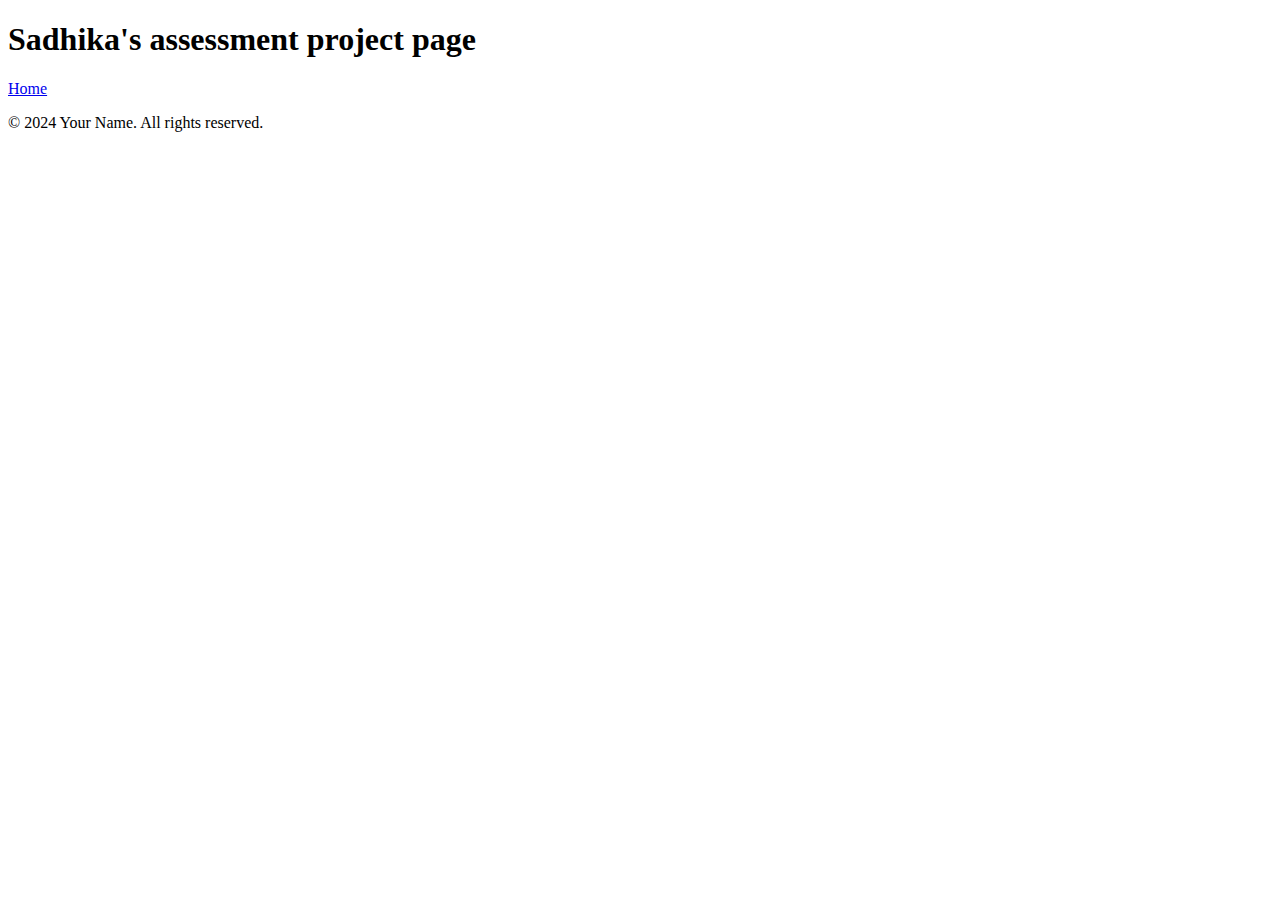
==== assessment/index.html @ 766a6f07 "Linking site pages" ====
<!DOCTYPE html>
<html lang="en">
  <head>
    <meta charset="UTF-8" />
    <meta name="viewport" content="width=device-width, initial-scale=1.0" />
    <title>Page Title</title>
  </head>
  <body>
    <header>
      <h1>Sadhika's assessment project page</h1>
    </header>
    <main>
      <p><a href="../index.html">Home</a></p>
    </main>
    <footer>
      <p>&copy; 2024 Your Name. All rights reserved.</p>
    </footer>
  </body>
</html>
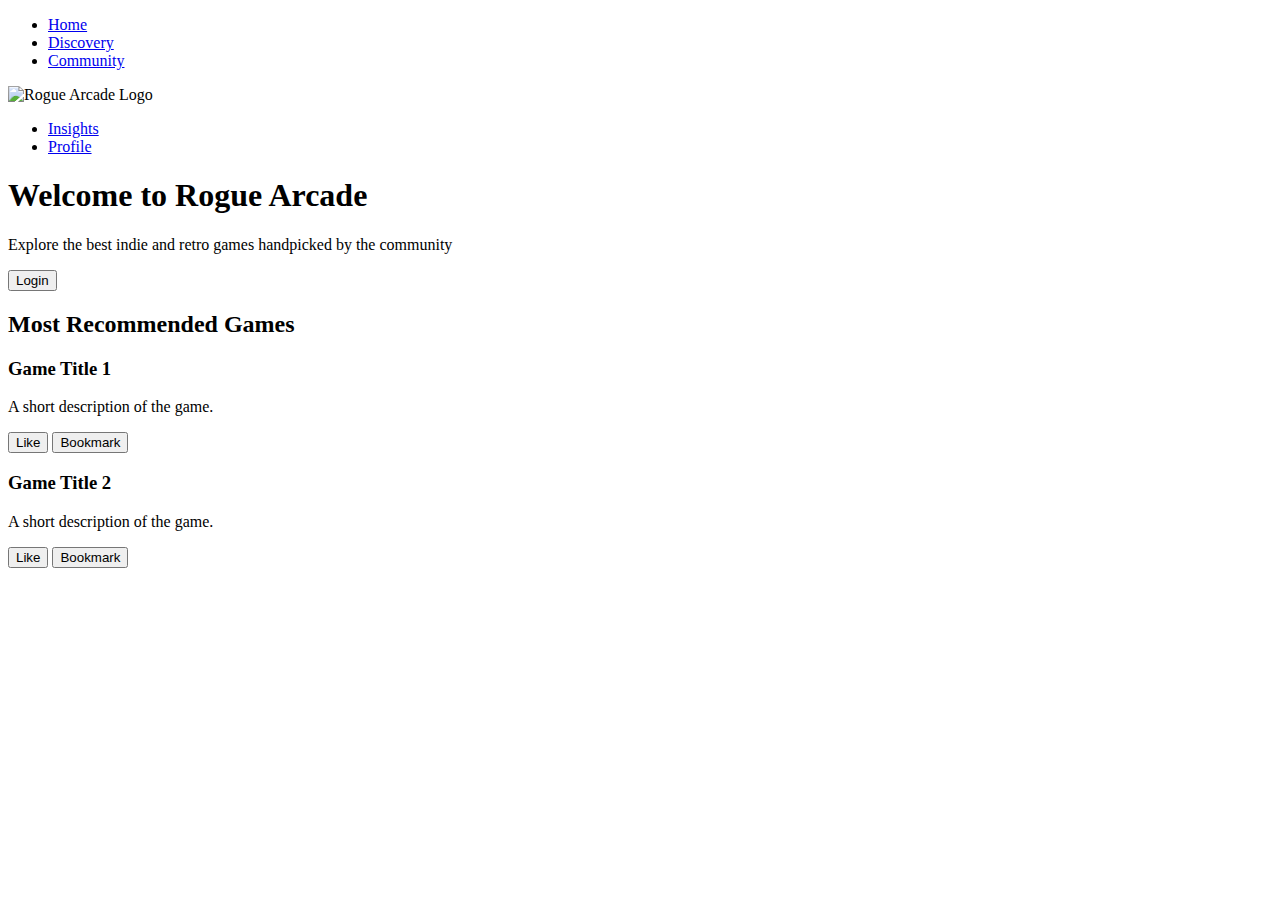
==== commit ea73a293: "index html" ====
--- a/assessment/index.html
+++ b/assessment/index.html
@@ -1,19 +1,56 @@
 <!DOCTYPE html>
 <html lang="en">
-  <head>
-    <meta charset="UTF-8" />
-    <meta name="viewport" content="width=device-width, initial-scale=1.0" />
-    <title>Page Title</title>
-  </head>
-  <body>
-    <header>
-      <h1>Sadhika's assessment project page</h1>
-    </header>
-    <main>
-      <p><a href="../index.html">Home</a></p>
-    </main>
-    <footer>
-      <p>&copy; 2024 Your Name. All rights reserved.</p>
-    </footer>
-  </body>
+<head>
+    <meta charset="UTF-8">
+    <meta name="viewport" content="width=device-width, initial-scale=1.0">
+    <title>Rogue Arcade</title>
+    <link rel="stylesheet" href="style.css/style.css">
+</head>
+<body>
+    <!-- Navigation Bar -->
+    <nav class="navbar">
+        <ul class="nav-links">
+            <li><a href="#home">Home</a></li>
+            <li><a href="#discovery">Discovery</a></li>
+            <li><a href="#community">Community</a></li>
+        </ul>
+        <div class="logo">
+            <img src="logo.png" alt="Rogue Arcade Logo">
+        </div>
+        <ul class="nav-links">
+            <li><a href="#insights">Insights</a></li>
+            <li><a href="#profile">Profile</a></li>
+        </ul>
+    </nav>
+
+    <section class="hero">
+      <div class="hero-content">
+          <h1>Welcome to Rogue Arcade</h1>
+          <p>Explore the best indie and retro games handpicked by the community</p>
+          <button class="cta-btn">Login</button>
+      </div>
+  </section>
+
+    <!-- Recommended Games Carousel -->
+    <section class="recommended-games">
+        <h2>Most Recommended Games</h2>
+        <div class="carousel">
+            <div class="carousel-item">
+                <h3>Game Title 1</h3>
+                <p>A short description of the game.</p>
+                <button class="like-btn">Like</button>
+                <button class="bookmark-btn">Bookmark</button>
+            </div>
+            <div class="carousel-item">
+                <h3>Game Title 2</h3>
+                <p>A short description of the game.</p>
+                <button class="like-btn">Like</button>
+                <button class="bookmark-btn">Bookmark</button>
+            </div>
+            <!-- Add more carousel items as needed -->
+        </div>
+    </section>
+
+    <script src="script.js"></script>
+</body>
 </html>
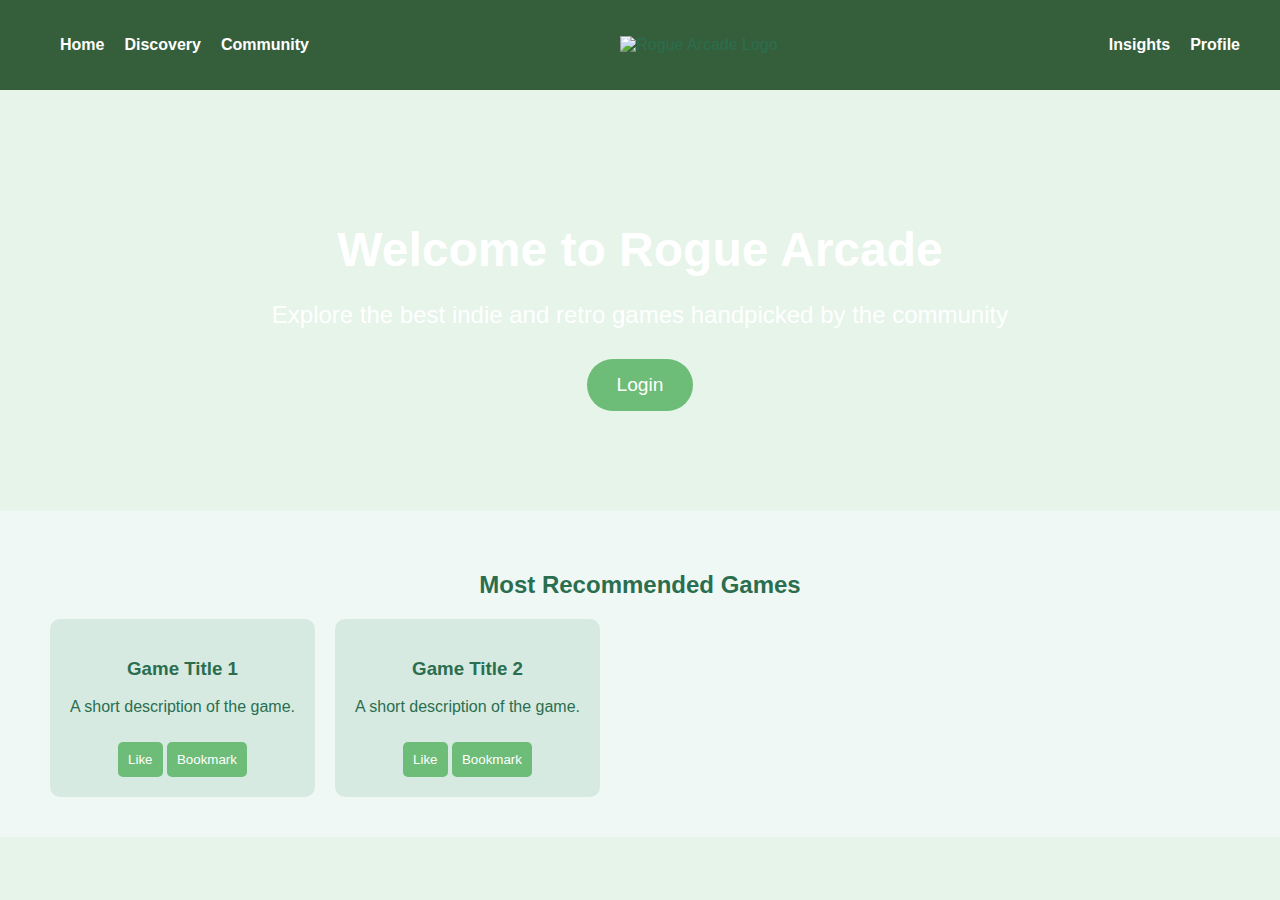
==== commit 24e13e7c: "Html pages and console" ====
--- a/assessment/index.html
+++ b/assessment/index.html
@@ -3,23 +3,31 @@
 <head>
     <meta charset="UTF-8">
     <meta name="viewport" content="width=device-width, initial-scale=1.0">
+    <link rel="preconnect" href="https://fonts.googleapis.com">
+    <link rel="preconnect" href="https://fonts.gstatic.com" crossorigin>
+    <link href="https://fonts.googleapis.com/css2?family=Roboto:ital,wght@0,100;0,300;0,400;0,500;0,700;0,900;1,100;1,300;1,400;1,500;1,700;1,900&display=swap" rel="stylesheet">
+    <link rel="icon" href="images/gears-of-war.png" type="image/png">
+    <link rel="stylesheet" href="css/base.css">
+    <link rel="stylesheet" href="css/layout.css">
+    <link rel="stylesheet" href="css/components.css">
+    <script type="module" src="javascript/script.js" defer></script>
     <title>Rogue Arcade</title>
-    <link rel="stylesheet" href="style.css/style.css">
+    
 </head>
 <body>
     <!-- Navigation Bar -->
     <nav class="navbar">
         <ul class="nav-links">
-            <li><a href="#home">Home</a></li>
-            <li><a href="#discovery">Discovery</a></li>
-            <li><a href="#community">Community</a></li>
+            <li><a href="home.html">Home</a></li>
+            <li><a href="discovery.html">Discovery</a></li>
+            <li><a href="community.html">Community</a></li>
         </ul>
         <div class="logo">
             <img src="logo.png" alt="Rogue Arcade Logo">
         </div>
         <ul class="nav-links">
-            <li><a href="#insights">Insights</a></li>
-            <li><a href="#profile">Profile</a></li>
+            <li><a href="insights.html">Insights</a></li>
+            <li><a href="profile.html">Profile</a></li>
         </ul>
     </nav>
 
@@ -51,6 +59,6 @@
         </div>
     </section>
 
-    <script src="script.js"></script>
+    
 </body>
 </html>
--- a/assessment/css/base.css
+++ b/assessment/css/base.css
@@ -0,0 +1,115 @@
+/* General Styling */
+body {
+    margin: 0;
+    font-family: 'Arial', sans-serif;
+    background-color: #e6f4ea;
+    color: #2b6e4f;
+  }
+  
+  /* Navbar */
+  .navbar {
+    display: flex;
+    justify-content: space-between;
+    align-items: center;
+    padding: 20px;
+    background-color: #355e3b;
+  }
+  
+  .nav-links {
+    display: flex;
+    list-style-type: none;
+  }
+  
+  .nav-links li {
+    margin-right: 20px;
+  }
+  
+  .nav-links a {
+    color: #fff;
+    text-decoration: none;
+    font-weight: bold;
+  }
+  
+  .nav-links a:hover {
+    color: #9ce698;
+  }
+  
+  .logo img {
+    width: 120px;
+  }
+  
+  /* Hero Section */
+  
+  
+  .hero{
+    background-image: url("/assessment/images/herobanner.jpg");
+    background-size: cover;
+    background-position: center;
+    text-align: center;
+    padding: 100px 20px;
+    color: #fff;
+  }
+  .hero-content h1 {
+    font-size: 3em;
+    margin-bottom: 20px;
+  }
+  
+  .hero-content p {
+    font-size: 1.5em;
+    margin-bottom: 30px;
+  }
+  
+  .cta-btn {
+    background-color: #6dbc77;
+    color: #fff;
+    border: none;
+    padding: 15px 30px;
+    font-size: 1.2em;
+    border-radius: 50px;
+    cursor: pointer;
+    transition: transform 0.3s ease;
+  }
+  
+  .cta-btn:hover {
+    transform: scale(1.1);
+  }
+  
+  /* Recommended Games Section */
+  .recommended-games {
+    padding: 40px;
+    background-color: #f0f8f5;
+    text-align: center;
+  }
+  
+  .carousel {
+    display: flex;
+    overflow-x: auto;
+  }
+  
+  .carousel-item {
+    background-color: #d6eae1;
+    padding: 20px;
+    margin: 0 10px;
+    border-radius: 10px;
+    min-width: 200px;
+    flex: 0 0 auto;
+  }
+  
+  .carousel-item h3 {
+    color: #2b6e4f;
+  }
+  
+  .like-btn, .bookmark-btn {
+    background-color: #6dbc77;
+    color: white;
+    border: none;
+    border-radius: 5px;
+    margin-top: 10px;
+    padding: 10px;
+    cursor: pointer;
+  }
+  
+  .like-btn:hover, .bookmark-btn:hover {
+    background-color: #4f8b5f;
+  }
+  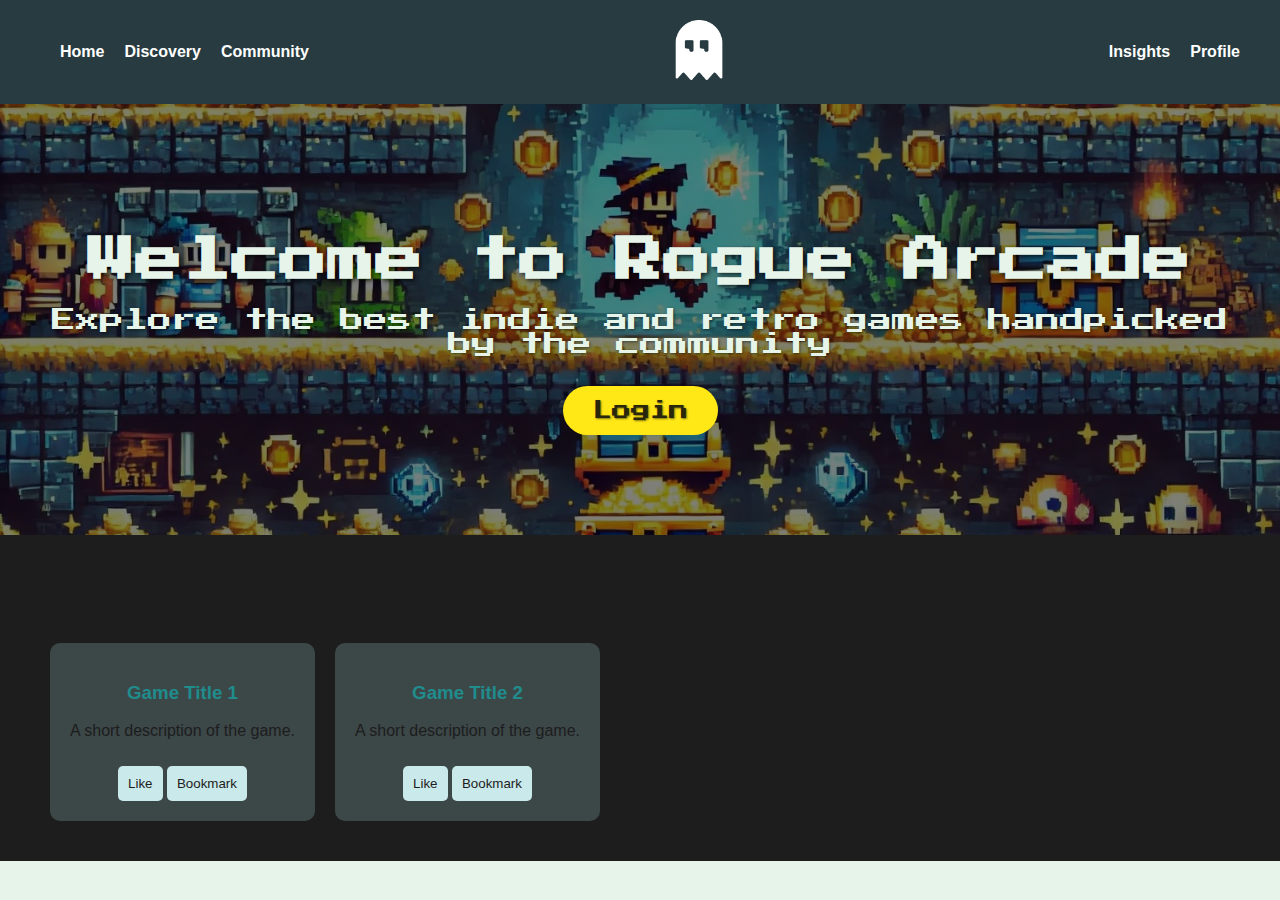
==== commit 8347f8b3: "Changed UI components" ====
--- a/assessment/index.html
+++ b/assessment/index.html
@@ -6,6 +6,7 @@
     <link rel="preconnect" href="https://fonts.googleapis.com">
     <link rel="preconnect" href="https://fonts.gstatic.com" crossorigin>
     <link href="https://fonts.googleapis.com/css2?family=Roboto:ital,wght@0,100;0,300;0,400;0,500;0,700;0,900;1,100;1,300;1,400;1,500;1,700;1,900&display=swap" rel="stylesheet">
+    <link href="https://fonts.googleapis.com/css2?family=Press+Start+2P&display=swap" rel="stylesheet">
     <link rel="icon" href="images/gears-of-war.png" type="image/png">
     <link rel="stylesheet" href="css/base.css">
     <link rel="stylesheet" href="css/layout.css">
@@ -18,12 +19,12 @@
     <!-- Navigation Bar -->
     <nav class="navbar">
         <ul class="nav-links">
-            <li><a href="home.html">Home</a></li>
+            <li><a href="index.html">Home</a></li>
             <li><a href="discovery.html">Discovery</a></li>
             <li><a href="community.html">Community</a></li>
         </ul>
         <div class="logo">
-            <img src="logo.png" alt="Rogue Arcade Logo">
+            <img src="images/logo.png" alt="Rogue Arcade Logo">
         </div>
         <ul class="nav-links">
             <li><a href="insights.html">Insights</a></li>
--- a/assessment/css/base.css
+++ b/assessment/css/base.css
@@ -3,7 +3,7 @@
     margin: 0;
     font-family: 'Arial', sans-serif;
     background-color: #e6f4ea;
-    color: #2b6e4f;
+    color: #1d1d1d;
   }
   
   /* Navbar */
@@ -12,7 +12,7 @@
     justify-content: space-between;
     align-items: center;
     padding: 20px;
-    background-color: #355e3b;
+    background-color: #273b40;
   }
   
   .nav-links {
@@ -31,37 +31,96 @@
   }
   
   .nav-links a:hover {
-    color: #9ce698;
+    color: #208c8c;
   }
   
   .logo img {
-    width: 120px;
+    width: 60px;
   }
   
   /* Hero Section */
   
-  
-  .hero{
-    background-image: url("/assessment/images/herobanner.jpg");
+  .hero {
+    position: relative;
+    background-image: url("/assessment/images/hero.jpeg");
     background-size: cover;
     background-position: center;
     text-align: center;
     padding: 100px 20px;
-    color: #fff;
+    color: #e6f4ea;
+}
+
+.hero::before {
+    content: '';
+    position: absolute;
+    top: 0;
+    left: 0;
+    right: 0;
+    bottom: 0;
+    background: rgba(0, 0, 0, 0.5); /* Semi-transparent black overlay */
+    z-index: 1;
+}
+
+.hero-content {
+    position: relative;
+    z-index: 2;
+}
+
+.hero-content h1 {
+    font-family: 'Press Start 2P', cursive;
+    font-size: 3rem;
+    margin-bottom: 20px;
+    text-shadow: 2px 2px 4px rgba(0, 0, 0, 0.7);
+}
+
+.hero-content p {
+    font-family: 'Press Start 2P', cursive;
+    font-size: 1.5rem;
+    margin-bottom: 30px;
+    text-shadow: 1px 1px 3px rgba(0, 0, 0, 0.5);
+}
+
+.cta-btn {
+    font-family: 'Press Start 2P', cursive;
+    background-color: #ffe816;
+    color: #29270b;
+    border: none;
+    padding: 15px 30px;
+    font-size: 1.2em;
+    border-radius: 50px;
+    cursor: pointer;
+    transition: transform 0.3s ease;
+    text-shadow: 1px 1px 2px rgba(0, 0, 0, 0.5);
+}
+
+.cta-btn:hover {
+    transform: scale(1.1);
+}
+
+  /* .hero{
+    background-image: url("/assessment/images/hero.jpeg");
+    background-size: cover;
+    background-position: center;
+    text-align: center;
+    padding: 100px 20px;
+    color: #e6f4ea;
   }
   .hero-content h1 {
-    font-size: 3em;
+    font-family: 'Press Start 2P', cursive;
+    font-size: 3rem;
     margin-bottom: 20px;
   }
   
   .hero-content p {
-    font-size: 1.5em;
+    font-family: 'Press Start 2P', cursive;
+    font-size: 1.5rem;
     margin-bottom: 30px;
   }
   
   .cta-btn {
-    background-color: #6dbc77;
-    color: #fff;
+    font-family: 'Press Start 2P', cursive;
+    background-color: #ffe816;
+    color: #29270b;
     border: none;
     padding: 15px 30px;
     font-size: 1.2em;
@@ -72,12 +131,12 @@
   
   .cta-btn:hover {
     transform: scale(1.1);
-  }
+  } */
   
   /* Recommended Games Section */
   .recommended-games {
     padding: 40px;
-    background-color: #f0f8f5;
+    background-color: #1d1d1d;
     text-align: center;
   }
   
@@ -87,7 +146,7 @@
   }
   
   .carousel-item {
-    background-color: #d6eae1;
+    background-color: #3c4748;
     padding: 20px;
     margin: 0 10px;
     border-radius: 10px;
@@ -96,12 +155,12 @@
   }
   
   .carousel-item h3 {
-    color: #2b6e4f;
+    color: #208c8c;
   }
   
   .like-btn, .bookmark-btn {
-    background-color: #6dbc77;
-    color: white;
+    background-color: #cae9ea;
+    color: #1d1d1d;
     border: none;
     border-radius: 5px;
     margin-top: 10px;
@@ -110,6 +169,6 @@
   }
   
   .like-btn:hover, .bookmark-btn:hover {
-    background-color: #4f8b5f;
+    background-color: #3c4748;
   }
   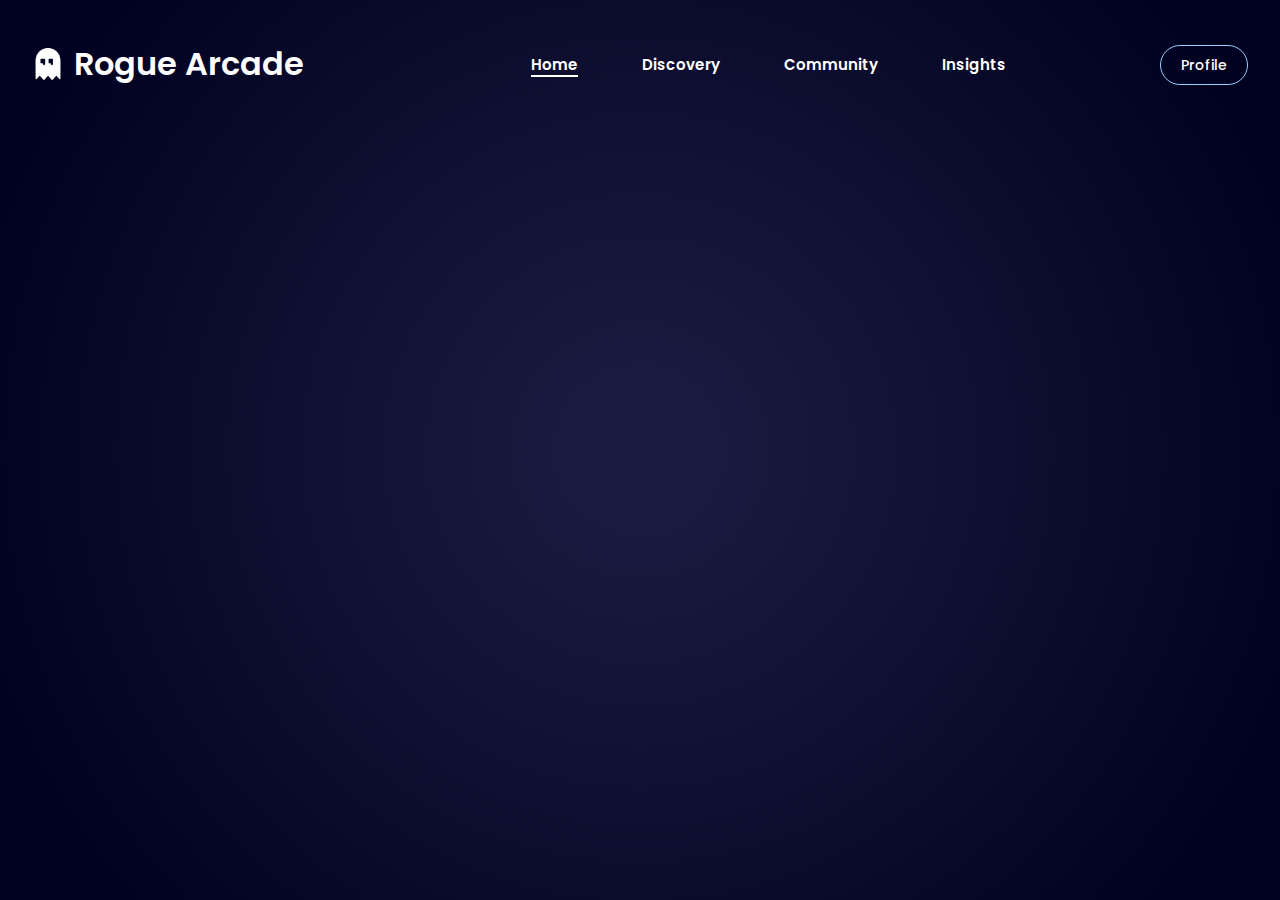
==== commit ee90c0b0: "Added icons, community form js" ====
--- a/assessment/index.html
+++ b/assessment/index.html
@@ -1,65 +1,43 @@
 <!DOCTYPE html>
 <html lang="en">
-<head>
-    <meta charset="UTF-8">
-    <meta name="viewport" content="width=device-width, initial-scale=1.0">
-    <link rel="preconnect" href="https://fonts.googleapis.com">
-    <link rel="preconnect" href="https://fonts.gstatic.com" crossorigin>
-    <link href="https://fonts.googleapis.com/css2?family=Roboto:ital,wght@0,100;0,300;0,400;0,500;0,700;0,900;1,100;1,300;1,400;1,500;1,700;1,900&display=swap" rel="stylesheet">
-    <link href="https://fonts.googleapis.com/css2?family=Press+Start+2P&display=swap" rel="stylesheet">
-    <link rel="icon" href="images/gears-of-war.png" type="image/png">
-    <link rel="stylesheet" href="css/base.css">
-    <link rel="stylesheet" href="css/layout.css">
-    <link rel="stylesheet" href="css/components.css">
-    <script type="module" src="javascript/script.js" defer></script>
-    <title>Rogue Arcade</title>
-    
-</head>
-<body>
-    <!-- Navigation Bar -->
-    <nav class="navbar">
-        <ul class="nav-links">
-            <li><a href="index.html">Home</a></li>
-            <li><a href="discovery.html">Discovery</a></li>
-            <li><a href="community.html">Community</a></li>
-        </ul>
-        <div class="logo">
-            <img src="images/logo.png" alt="Rogue Arcade Logo">
-        </div>
-        <ul class="nav-links">
-            <li><a href="insights.html">Insights</a></li>
-            <li><a href="profile.html">Profile</a></li>
-        </ul>
-    </nav>
+    <head>
+        <meta charset="UTF-8">
+        <meta name="viewport" content="width=device-width, initial-scale=1.0">
+        <title>Rogue Arcade</title>
+        <link rel="stylesheet" href="css/base.css">
+        <link rel="stylesheet" href="css/layout.css">
+        <link rel="stylesheet" href="css/components.css">
+        <link rel="stylesheet" href="css/css_reset.css">
+        <script type="module" src="javascript/script.js" defer></script>
+        <link rel="preconnect" href="https://fonts.googleapis.com">
+        <link rel="preconnect" href="https://fonts.gstatic.com" crossorigin>
+        <link href="https://fonts.googleapis.com/css2?family=Barrio&family=Poppins:ital,wght@0,100;0,200;0,300;0,400;0,500;0,600;0,700;0,800;0,900;1,100;1,200;1,300;1,400;1,500;1,600;1,700;1,800;1,900&family=Roboto:ital,wght@0,100;0,300;0,400;0,500;0,700;0,900;1,100;1,300;1,400;1,500;1,700;1,900&display=swap" rel="stylesheet">
 
-    <section class="hero">
-      <div class="hero-content">
-          <h1>Welcome to Rogue Arcade</h1>
-          <p>Explore the best indie and retro games handpicked by the community</p>
-          <button class="cta-btn">Login</button>
-      </div>
-  </section>
+        <link rel="stylesheet" href="https://cdnjs.cloudflare.com/ajax/libs/font-awesome/6.6.0/css/all.min.css" integrity="sha512-Kc323vGBEqzTmouAECnVceyQqyqdsSiqLQISBL29aUW4U/M7pSPA/gEUZQqv1cwx4OnYxTxve5UMg5GT6L4JJg==" crossorigin="anonymous" referrerpolicy="no-referrer" />
 
-    <!-- Recommended Games Carousel -->
-    <section class="recommended-games">
-        <h2>Most Recommended Games</h2>
-        <div class="carousel">
-            <div class="carousel-item">
-                <h3>Game Title 1</h3>
-                <p>A short description of the game.</p>
-                <button class="like-btn">Like</button>
-                <button class="bookmark-btn">Bookmark</button>
+    </head>
+    <body>
+        <section class="hero">
+            <div class="main-width">
+                <header>
+                    <div class="logo">
+                        <img src="images/logo.png" alt="Rogue Arcade Logo"/>
+                        <h2><a href="#">Rogue Arcade</a></h2>
+                        
+                    </div>
+
+                    <nav>
+                        <ul>
+                            <li class="active"><a href="#">Home</a></li>
+                            <li><a href="#">Discovery</a></li>
+                            <li><a href="#">Community</a></li>
+                            <li><a href="#">Insights</a></li>
+                            <li class="btn"><a href="#">Profile</a></li>
+                        </ul>
+                    </nav>
             </div>
-            <div class="carousel-item">
-                <h3>Game Title 2</h3>
-                <p>A short description of the game.</p>
-                <button class="like-btn">Like</button>
-                <button class="bookmark-btn">Bookmark</button>
-            </div>
-            <!-- Add more carousel items as needed -->
-        </div>
-    </section>
+        </section>
 
-    
-</body>
-</html>
+        
+    </body>
+    </html>
--- a/assessment/css/base.css
+++ b/assessment/css/base.css
@@ -1,18 +1,181 @@
-/* General Styling */
+:root {
+  /* Color Scheme */
+  --primary-color: #1a1a40;      /* Dark bluish-purple */
+  --secondary-color: #111133;    /* Dark navy */
+  --background-color: #000020;   /* Almost black */
+  --text-color: #ffffff;         /* White for text */
+
+  /* Other Variables */
+  --font-family: "Poppins", serif;
+  --max-width: 1400px;
+}
+
+* {
+  padding: 0;
+  margin: 0;
+  box-sizing: border-box;
+  font-family: var(--font-family);
+}
+
 body {
+  overflow-x: hidden;
+}
+
+.main-width {
+  width: var(--max-width);
+  max-width: 95%;
+  margin: 0 auto;
+}
+
+/* Hero Section Styling */
+.hero {
+  height: 100%;
+  width: 100%;
+  min-height: 100vh;
+  background: radial-gradient(circle at center, var(--primary-color) 10%, var(--secondary-color) 40%, var(--background-color) 90%);
+  position: relative;
+}
+
+/* Header and Logo Styling */
+.hero header .logo h2 a {
+  display: block;
+  font-size: 32px;
+  font-weight: 600;
+  text-decoration: none;
+  color: var(--text-color);
+}
+.hero header{
+  display: flex;
+  align-items: center;
+  justify-content: space-between;
+  padding: 40px 0 30px;
+}
+nav ul li{
+  list-style: none;
+  display: inline-block;
+}
+nav ul li a{
+  text-decoration: none;
+  color: var(--text-color);
+  margin-left: 60px;
+  font-size: 15px;
+  font-weight: 600;
+  border-bottom: 2px solid transparent;
+  transition: .4s;
+}
+
+nav ul li:not(:last-child) a:hover,
+nav ul li:not(:last-child) a:focus{
+  border-bottom: 2px solid white;
+}
+
+nav ul li.active a{
+  border-bottom: 2px solid white;
+}
+
+nav ul li.btn a{
+  background: transparent;
+  color: white;
+  border: 1px solid #98cdff;
+  padding: 9px 20px;
+  border-radius: 30px;
+  line-height: 1.4;
+  font-size: 14px;
+  font-weight: 500;
+  margin-left: 150px;
+}
+nav ul li.btn:hover a{
+  border: 1px solid white;
+  color: black;
+  background: white;
+  transition: .4s;
+}
+/* Logo Styling */
+.logo {
+  display: flex;
+  align-items: center;
+}
+
+.logo img {
+  height: 32px; /* Matches the font size of 32px for the text */
+  margin-right: 10px; /* Adds some spacing between the image and text */
+}
+
+.logo h2 {
+  font-size: 32px;
+  font-weight: 600;
+  margin: 0;
+}
+
+.logo h2 a {
+  text-decoration: none;
+  color: var(--text-color);
+}
+
+
+
+
+
+
+
+/*General Styling
+/* body {
     margin: 0;
     font-family: 'Arial', sans-serif;
     background-color: #e6f4ea;
     color: #1d1d1d;
   }
-  
-  /* Navbar */
+
   .navbar {
     display: flex;
     justify-content: space-between;
     align-items: center;
     padding: 20px;
     background-color: #273b40;
+}
+
+.nav-links {
+    display: flex;
+    list-style-type: none;
+    flex: 1;
+    justify-content: space-around; 
+}
+
+.nav-links li {
+    margin-right: 20px;
+}
+
+.nav-links a {
+    color: #fff;
+    text-decoration: none;
+}
+
+.nav-icon {
+    width: 30px; 
+    height: auto;
+}
+
+.nav-links a:hover .nav-icon {
+    transform: scale(1.1); 
+}
+
+.logo img {
+    width: 60px;
+    position: absolute;
+    left: 50%;
+    transform: translateX(-50%);
+} */
+
+
+
+  
+  /* Navbar */
+  /* .navbar {
+    display: flex;
+    justify-content: space-between;
+    align-items: center;
+    padding: 20px;
+    background-color: #273b40;
   }
   
   .nav-links {
@@ -36,11 +199,11 @@
   
   .logo img {
     width: 60px;
-  }
-  
-  /* Hero Section */
-  
-  .hero {
+  } */
+  
+  /* Hero Section
+  
+.hero {
     position: relative;
     background-image: url("/assessment/images/hero.jpeg");
     background-size: cover;
@@ -57,7 +220,7 @@
     left: 0;
     right: 0;
     bottom: 0;
-    background: rgba(0, 0, 0, 0.5); /* Semi-transparent black overlay */
+    background: rgba(0, 0, 0, 0.5); Semi-transparent black overlay
     z-index: 1;
 }
 
@@ -95,7 +258,7 @@
 
 .cta-btn:hover {
     transform: scale(1.1);
-}
+} */
 
   /* .hero{
     background-image: url("/assessment/images/hero.jpeg");
@@ -134,7 +297,7 @@
   } */
   
   /* Recommended Games Section */
-  .recommended-games {
+  /* .recommended-games {
     padding: 40px;
     background-color: #1d1d1d;
     text-align: center;
@@ -171,4 +334,40 @@
   .like-btn:hover, .bookmark-btn:hover {
     background-color: #3c4748;
   }
-  +  
+
+.profile-section {
+    padding: 40px;
+    background-color: #e6f4ea;
+}
+
+.profile-header {
+    text-align: center;
+}
+
+.profile-picture img {
+    width: 100px;
+    height: 100px;
+    border-radius: 50%;
+    margin-bottom: 10px;
+}
+
+#upload-photo {
+    margin-top: 10px;
+}
+
+.bookmarked-list {
+    list-style-type: none;
+    padding: 0;
+}
+
+.bookmarked-list li {
+    display: flex;
+    align-items: center;
+    margin-bottom: 10px;
+}
+
+.bookmarked-list input[type="checkbox"] {
+    margin-right: 10px;
+} */
+
--- a/assessment/css/components.css
+++ b/assessment/css/components.css
@@ -0,0 +1,69 @@
+/* Community Page Form Styles */
+.community-section {
+    padding: 40px;
+    background-color: #273b40;
+    text-align: center;
+}
+
+.community-section h2 {
+    color: white; /* Change the color to white */
+    text-align: center; /* Center the heading */
+}
+
+
+.event-form-container {
+    max-width: 600px; /* Set the maximum width for the form */
+    margin: 0 auto; /* Center the form horizontally */
+    padding: 20px; /* Add some padding inside the container */
+    border: 1px solid #273b40; /* Optional: Add a border around the form */
+    border-radius: 10px; /* Optional: Round the corners */
+    background-color: #c7d6d6; /* Optional: Background color for the form */
+}
+
+.form-group {
+    margin-bottom: 20px;
+    text-align: left;
+}
+
+label {
+    display: block;
+    margin-bottom: 5px;
+    font-weight: bold;
+}
+
+input[type="text"],
+input[type="date"],
+textarea {
+    width: 100%;
+    padding: 12px; /* Increase padding for better spacing */
+    border: 1px solid #273b40;
+    border-radius: 5px;
+    font-family: 'Roboto', sans-serif; /* Ensure consistent font for inputs */
+    box-sizing: border-box; /* Ensure padding is included in the total width */
+}
+
+textarea {
+    height: 100px; /* Adjust as needed */
+}
+
+input[type="text"]:focus,
+input[type="date"]:focus,
+textarea:focus {
+    border-color: #208c8c; /* Change border color on focus */
+    outline: none;
+}
+
+.btn btn-action {
+    background-color: #208c8c;
+    color: #fff;
+    padding: 12px 20px; /* Adjust padding for the button */
+    border: none;
+    border-radius: 5px;
+    cursor: pointer;
+    font-family: 'Press Start 2P', cursive; /* Ensure consistent font for the button */
+    transition: background-color 0.3s ease;
+}
+
+.submit-btn:hover {
+    background-color: #1a6868; /* Darker shade on hover */
+}
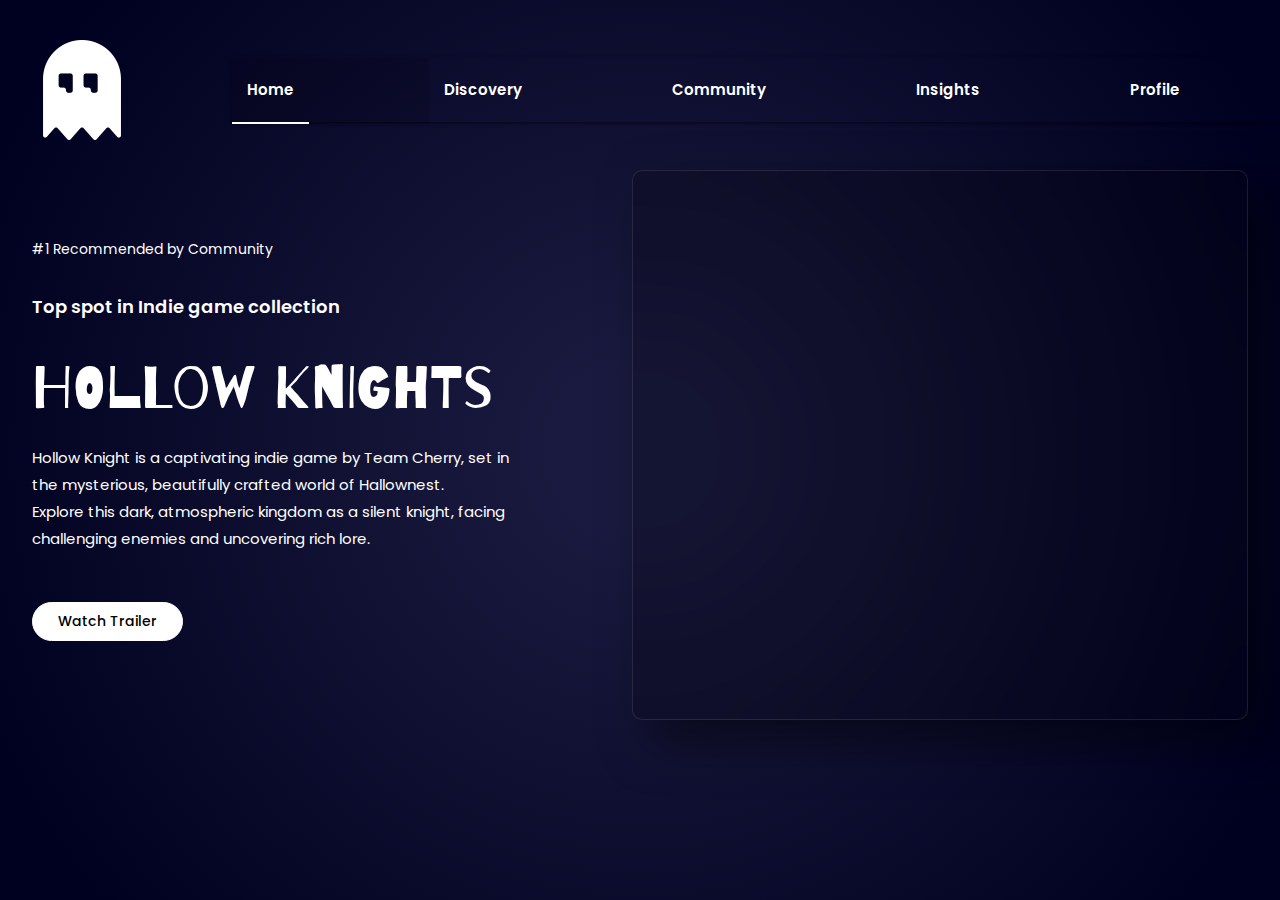
==== commit fc7c5e0d: "Added carousel fuctionality and recommended games" ====
--- a/assessment/index.html
+++ b/assessment/index.html
@@ -4,17 +4,18 @@
         <meta charset="UTF-8">
         <meta name="viewport" content="width=device-width, initial-scale=1.0">
         <title>Rogue Arcade</title>
+        
+        
+        <link rel="stylesheet" href="https://cdnjs.cloudflare.com/ajax/libs/materialize/1.0.0/css/materialize.min.css">
+        <link rel="stylesheet" href="https://cdnjs.cloudflare.com/ajax/libs/font-awesome/6.6.0/css/all.min.css" integrity="sha512-Kc323vGBEqzTmouAECnVceyQqyqdsSiqLQISBL29aUW4U/M7pSPA/gEUZQqv1cwx4OnYxTxve5UMg5GT6L4JJg==" crossorigin="anonymous" referrerpolicy="no-referrer" />
+        <link rel="preconnect" href="https://fonts.googleapis.com">
+        <link rel="preconnect" href="https://fonts.gstatic.com" crossorigin>
+        <link href="https://fonts.googleapis.com/css2?family=Barrio&family=Poppins:ital,wght@0,100;0,200;0,300;0,400;0,500;0,600;0,700;0,800;0,900;1,100;1,200;1,300;1,400;1,500;1,600;1,700;1,800;1,900&family=Roboto:ital,wght@0,100;0,300;0,400;0,500;0,700;0,900;1,100;1,300;1,400;1,500;1,700;1,900&display=swap" rel="stylesheet">
         <link rel="stylesheet" href="css/base.css">
         <link rel="stylesheet" href="css/layout.css">
         <link rel="stylesheet" href="css/components.css">
         <link rel="stylesheet" href="css/css_reset.css">
         <script type="module" src="javascript/script.js" defer></script>
-        <link rel="preconnect" href="https://fonts.googleapis.com">
-        <link rel="preconnect" href="https://fonts.gstatic.com" crossorigin>
-        <link href="https://fonts.googleapis.com/css2?family=Barrio&family=Poppins:ital,wght@0,100;0,200;0,300;0,400;0,500;0,600;0,700;0,800;0,900;1,100;1,200;1,300;1,400;1,500;1,600;1,700;1,800;1,900&family=Roboto:ital,wght@0,100;0,300;0,400;0,500;0,700;0,900;1,100;1,300;1,400;1,500;1,700;1,900&display=swap" rel="stylesheet">
-
-        <link rel="stylesheet" href="https://cdnjs.cloudflare.com/ajax/libs/font-awesome/6.6.0/css/all.min.css" integrity="sha512-Kc323vGBEqzTmouAECnVceyQqyqdsSiqLQISBL29aUW4U/M7pSPA/gEUZQqv1cwx4OnYxTxve5UMg5GT6L4JJg==" crossorigin="anonymous" referrerpolicy="no-referrer" />
-
     </head>
     <body>
         <section class="hero">
@@ -22,22 +23,140 @@
                 <header>
                     <div class="logo">
                         <img src="images/logo.png" alt="Rogue Arcade Logo"/>
-                        <h2><a href="#">Rogue Arcade</a></h2>
+                        
                         
                     </div>
 
                     <nav>
                         <ul>
-                            <li class="active"><a href="#">Home</a></li>
-                            <li><a href="#">Discovery</a></li>
-                            <li><a href="#">Community</a></li>
-                            <li><a href="#">Insights</a></li>
-                            <li class="btn"><a href="#">Profile</a></li>
+                            <li class="active"><a href="index.html">Home</a></li>
+                            <li><a href="discovery.html">Discovery</a></li>
+                            <li><a href="community.html">Community</a></li>
+                            <li><a href="insights.html">Insights</a></li>
+                            <li><a href="profile.html">Profile</a></li>
                         </ul>
                     </nav>
+                </header>
+
+                <div class="content-carousel-container">
+                    <div class="content">
+                        <div class="main-text">
+                            <h6>#1 Recommended by Community</h6>
+                            <h3>Top spot in Indie game collection</h3>
+                            <h1>HOLLOW KNIGHTS</h1>
+                            <P>
+                                Hollow Knight is a captivating indie game by Team Cherry, set in the mysterious, beautifully crafted world of Hallownest.<br>
+                                Explore this dark, atmospheric kingdom as a silent knight, facing challenging enemies and uncovering rich lore.<br>
+                                
+                            </P>
+                            <a href="#" class="cta"><i class="fa-solid fa-play"></i>Watch Trailer</a>
+                        </div>
+
+                        
+
+                        <div class="social">
+                            <a href="#"><i class="fa-brands fa-windows"></i></a>
+                            <a href="#"><i class="fa-brands fa-apple"></i></a>
+                            <a href="#"><i class="fa-brands fa-android"></i></a>
+                            <a href="#"><i class="fa-brands fa-playstation"></i></a>
+                            <a href="#"><i class="fa-brands fa-xbox"></i></a>
+                        </div>
+                    </div>
+
+                    <div class="carousel-box">
+                        <div class="carousel">
+                            <div class="carousel-item" data-game="hollowknight">
+                                <img src="images/hollowknight.jpg" alt="Hollow Knight">
+                            </div>
+                            <div class="carousel-item" data-game="cuphead">
+                                <img src="images/Cuphead.png" alt="Cuphead">
+                            </div>
+                            <div class="carousel-item" data-game="stardewvalley">
+                                <img src="images/stardewvalley.jpg" alt="Stardew Valley">
+                            </div>
+                            <div class="carousel-item" data-game="hades">
+                                <img src="images/hades.jpg" alt="Hades">
+                            </div>
+                            <div class="carousel-item" data-game="limbo">
+                                <img src="images/Limbo.jpg" alt="Limbo">
+                            </div>
+                            <div class="carousel-item" data-game="ufo50">
+                                <img src="images/ufo50.png" alt="UFO 50">
+                            </div>
+                        </div>
+                    </div>
+                    
+                </div>
             </div>
         </section>
+        
+        <script src="https://code.jquery.com/jquery-3.7.1.js" integrity="sha256-eKhayi8LEQwp4NKxN+CfCh+3qOVUtJn3QNZ0TciWLP4=" crossorigin="anonymous"></script>
+        <script src="https://cdnjs.cloudflare.com/ajax/libs/materialize/1.0.0/js/materialize.min.js"></script>
+        <script>
+            $(document).ready(function(){
+                $('.carousel').carousel();
+            });
 
         
+            document.addEventListener('DOMContentLoaded', function() {
+                const gameData = {
+                    hollowknight: {
+                        title: "HOLLOW KNIGHT",
+                        subtitle: "Top spot in Indie game collection",
+                        description: "Hollow Knight is a captivating indie game by Team Cherry, set in the mysterious, beautifully crafted world of Hallownest. Explore this dark, atmospheric kingdom as a silent knight, facing challenging enemies and uncovering rich lore.",
+                        cta: "Watch Trailer"
+                    },
+                    cuphead: {
+                        title: "CUPHEAD",
+                        subtitle: "Classic Cartoon Aesthetics Meet Intense Action",
+                        description: "Cuphead is a run-and-gun indie game developed by Studio MDHR, featuring stunning hand-drawn animation inspired by 1930s cartoons. Play as Cuphead or Mugman, embarking on a thrilling adventure through whimsical worlds, facing off against formidable bosses. Master challenging gameplay mechanics and enjoy a jazzy soundtrack in this critically acclaimed experience.",
+                        cta: "Watch Trailer"
+                    },
+                    stardewvalley: {
+                        title: "STARDEW VALLEY",
+                        subtitle: "Build Your Dream Farm and Community",
+                        description: "Stardew Valley is a charming farming simulation game developed by ConcernedApe, where you inherit a rundown farm. Grow crops, raise animals, mine for resources, and build relationships with the townsfolk in this delightful pixel art world. With endless possibilities and a relaxing atmosphere, it's the perfect escape into rural life.",
+                        cta: "Watch Trailer"
+                    },
+                    hades: {
+                        title: "HADES",
+                        subtitle: "Battle Out of Hell",
+                        description: "Hades is a rogue-like dungeon crawler developed by Supergiant Games. As the immortal Prince of the Underworld, you'll wield the powers and mythic weapons of Olympus to break free from the clutches of the god of the dead himself, while growing stronger and unraveling more of the story with each unique escape attempt.",
+                        cta: "Watch Trailer"
+                    },
+                    limbo: {
+                        title: "LIMBO",
+                        subtitle: "A Journey Through a Dark World",
+                        description: "Limbo is a puzzle-platformer developed by Playdead. The game is presented in black-and-white tones, creating a haunting and eerie atmosphere. Players guide a boy through dangerous environments and traps as he searches for his sister.",
+                        cta: "Watch Trailer"
+                    },
+                    ufo50: {
+                        title: "UFO 50",
+                        subtitle: "50 Games in One",
+                        description: "UFO 50 is a collection of 50 retro-inspired games developed by Mossmouth and friends. Each game is designed to be a complete experience, with its own unique mechanics and challenges, reminiscent of the 8-bit and 16-bit eras.",
+                        cta: "Watch Trailer"
+                    }
+                };
+
+                const carouselItems = document.querySelectorAll('.carousel-item');
+                const mainText = document.querySelector('.main-text');
+                const mainTitle = mainText.querySelector('h1');
+                const mainSubtitle = mainText.querySelector('h3');
+                const mainDescription = mainText.querySelector('p');
+                const mainCta = mainText.querySelector('.cta');
+
+                carouselItems.forEach(item => {
+                    item.addEventListener('click', () => {
+                        const gameKey = item.getAttribute('data-game');
+                        const game = gameData[gameKey];
+
+                        mainTitle.textContent = game.title;
+                        mainSubtitle.textContent = game.subtitle;
+                        mainDescription.innerHTML = game.description.replace(/\n/g, '<br>');
+                        mainCta.innerHTML = `<i class="fa-solid fa-play"></i>${game.cta}`;
+                    });
+                });
+            });
+        </script>
     </body>
-    </html>
+</html>
--- a/assessment/css/base.css
+++ b/assessment/css/base.css
@@ -44,330 +44,209 @@
   text-decoration: none;
   color: var(--text-color);
 }
-.hero header{
+
+/* Header and Logo Styling */
+.hero header {
   display: flex;
   align-items: center;
   justify-content: space-between;
   padding: 40px 0 30px;
 }
-nav ul li{
+
+/* Flex container for logo and name */
+.hero header .logo-container {
+  display: flex;
+  align-items: center;
+}
+
+.hero header .logo-container .logo img {
+  height: 32px; 
+  margin-right: 50px; 
+}
+
+.hero header .logo-container .logo h2 {
+  font-size: 32px;
+  font-weight: 600;
+  margin: 0;
+}
+
+.hero header .logo-container .logo h2 a {
+  text-decoration: none;
+  color: var(--text-color);
+}
+
+.hero nav ul {
+  display: flex;
+  align-items: center;
+  margin-left: auto; 
+}
+
+.hero nav ul li {
   list-style: none;
   display: inline-block;
 }
-nav ul li a{
-  text-decoration: none;
-  color: var(--text-color);
-  margin-left: 60px;
+
+.hero nav ul li a {
+  text-decoration: none;
+  color: var(--text-color) !important;
+  margin-right: 120px;
   font-size: 15px;
   font-weight: 600;
   border-bottom: 2px solid transparent;
   transition: .4s;
 }
 
-nav ul li:not(:last-child) a:hover,
-nav ul li:not(:last-child) a:focus{
+nav {
+  background: transparent;
+}
+
+.hero nav ul li:not(:last-child) a:hover,
+.hero nav ul li:not(:last-child) a:focus {
   border-bottom: 2px solid white;
 }
 
-nav ul li.active a{
+.hero nav ul li.active a {
   border-bottom: 2px solid white;
 }
 
-nav ul li.btn a{
-  background: transparent;
-  color: white;
-  border: 1px solid #98cdff;
-  padding: 9px 20px;
+
+
+/* Logo Styling */
+.logo {
+  display: flex;
+  align-items: center;
+}
+
+.logo img {
+  height: 100px; /* Matches the font size of 32px for the text */
+  margin-right: 100px; /* Adds some spacing between the image and text */
+}
+
+
+
+/* Container for content and carousel */
+.content-carousel-container {
+  display: flex;
+  align-items: flex-start;
+  gap: 120px; /* Adjust the spacing between content and carousel */
+}
+
+/* Content styling */
+.content {
+  padding-top: 60px;
+}
+
+.content .main-text {
+  position: relative;
+  z-index: 2;
+  margin-bottom: 60px;
+}
+
+.content .main-text h6 {
+  font-size: 14px;
+  font-weight: 400;
+  color: white;
+  margin-bottom: 40px;
+}
+
+.content .main-text h1 {
+  font-size: 60px;
+  line-height: 1;
+  color: white;
+  margin: 0px 0px 4;
+  font-family: "Barrio", system-ui;
+}
+
+.content .main-text h3 {
+  font-size: 18px;
+  font-weight: 600;
+  color: white;
+}
+
+.content .main-text p {
+  max-width: 100%;
+  width: 480px;
+  color: white;
+  line-height: 1.8;
+  font-size: 15px;
+  margin-bottom: 50px;
+}
+
+.content .main-text a {
+  display: inline-block;
+  text-decoration: none;
+  color: black;
+  background: white;
+  border: 1px solid white;
+  padding: 9px 25px;
+  line-height: 1.4;
   border-radius: 30px;
-  line-height: 1.4;
   font-size: 14px;
   font-weight: 500;
-  margin-left: 150px;
-}
-nav ul li.btn:hover a{
-  border: 1px solid white;
-  color: black;
-  background: white;
+}
+
+.content .main-text a:hover {
+  transform: scale(1.0);
+  border: 1px solid #98cdff;
+  background: transparent;
+  color: white;
   transition: .4s;
 }
-/* Logo Styling */
-.logo {
-  display: flex;
-  align-items: center;
-}
-
-.logo img {
-  height: 32px; /* Matches the font size of 32px for the text */
-  margin-right: 10px; /* Adds some spacing between the image and text */
-}
-
-.logo h2 {
-  font-size: 32px;
-  font-weight: 600;
-  margin: 0;
-}
-
-.logo h2 a {
-  text-decoration: none;
-  color: var(--text-color);
-}
-
-
-
-
-
-
-
-/*General Styling
-/* body {
-    margin: 0;
-    font-family: 'Arial', sans-serif;
-    background-color: #e6f4ea;
-    color: #1d1d1d;
-  }
-
-  .navbar {
-    display: flex;
-    justify-content: space-between;
-    align-items: center;
-    padding: 20px;
-    background-color: #273b40;
-}
-
-.nav-links {
-    display: flex;
-    list-style-type: none;
-    flex: 1;
-    justify-content: space-around; 
-}
-
-.nav-links li {
-    margin-right: 20px;
-}
-
-.nav-links a {
-    color: #fff;
-    text-decoration: none;
-}
-
-.nav-icon {
-    width: 30px; 
-    height: auto;
-}
-
-.nav-links a:hover .nav-icon {
-    transform: scale(1.1); 
-}
-
-.logo img {
-    width: 60px;
-    position: absolute;
-    left: 50%;
-    transform: translateX(-50%);
-} */
-
-
-
-  
-  /* Navbar */
-  /* .navbar {
-    display: flex;
-    justify-content: space-between;
-    align-items: center;
-    padding: 20px;
-    background-color: #273b40;
-  }
-  
-  .nav-links {
-    display: flex;
-    list-style-type: none;
-  }
-  
-  .nav-links li {
-    margin-right: 20px;
-  }
-  
-  .nav-links a {
-    color: #fff;
-    text-decoration: none;
-    font-weight: bold;
-  }
-  
-  .nav-links a:hover {
-    color: #208c8c;
-  }
-  
-  .logo img {
-    width: 60px;
-  } */
-  
-  /* Hero Section
-  
-.hero {
-    position: relative;
-    background-image: url("/assessment/images/hero.jpeg");
-    background-size: cover;
-    background-position: center;
-    text-align: center;
-    padding: 100px 20px;
-    color: #e6f4ea;
-}
-
-.hero::before {
-    content: '';
-    position: absolute;
-    top: 0;
-    left: 0;
-    right: 0;
-    bottom: 0;
-    background: rgba(0, 0, 0, 0.5); Semi-transparent black overlay
-    z-index: 1;
-}
-
-.hero-content {
-    position: relative;
-    z-index: 2;
-}
-
-.hero-content h1 {
-    font-family: 'Press Start 2P', cursive;
-    font-size: 3rem;
-    margin-bottom: 20px;
-    text-shadow: 2px 2px 4px rgba(0, 0, 0, 0.7);
-}
-
-.hero-content p {
-    font-family: 'Press Start 2P', cursive;
-    font-size: 1.5rem;
-    margin-bottom: 30px;
-    text-shadow: 1px 1px 3px rgba(0, 0, 0, 0.5);
-}
-
-.cta-btn {
-    font-family: 'Press Start 2P', cursive;
-    background-color: #ffe816;
-    color: #29270b;
-    border: none;
-    padding: 15px 30px;
-    font-size: 1.2em;
-    border-radius: 50px;
-    cursor: pointer;
-    transition: transform 0.3s ease;
-    text-shadow: 1px 1px 2px rgba(0, 0, 0, 0.5);
-}
-
-.cta-btn:hover {
-    transform: scale(1.1);
-} */
-
-  /* .hero{
-    background-image: url("/assessment/images/hero.jpeg");
-    background-size: cover;
-    background-position: center;
-    text-align: center;
-    padding: 100px 20px;
-    color: #e6f4ea;
-  }
-  .hero-content h1 {
-    font-family: 'Press Start 2P', cursive;
-    font-size: 3rem;
-    margin-bottom: 20px;
-  }
-  
-  .hero-content p {
-    font-family: 'Press Start 2P', cursive;
-    font-size: 1.5rem;
-    margin-bottom: 30px;
-  }
-  
-  .cta-btn {
-    font-family: 'Press Start 2P', cursive;
-    background-color: #ffe816;
-    color: #29270b;
-    border: none;
-    padding: 15px 30px;
-    font-size: 1.2em;
-    border-radius: 50px;
-    cursor: pointer;
-    transition: transform 0.3s ease;
-  }
-  
-  .cta-btn:hover {
-    transform: scale(1.1);
-  } */
-  
-  /* Recommended Games Section */
-  /* .recommended-games {
-    padding: 40px;
-    background-color: #1d1d1d;
-    text-align: center;
-  }
-  
-  .carousel {
-    display: flex;
-    overflow-x: auto;
-  }
-  
-  .carousel-item {
-    background-color: #3c4748;
-    padding: 20px;
-    margin: 0 10px;
-    border-radius: 10px;
-    min-width: 200px;
-    flex: 0 0 auto;
-  }
-  
-  .carousel-item h3 {
-    color: #208c8c;
-  }
-  
-  .like-btn, .bookmark-btn {
-    background-color: #cae9ea;
-    color: #1d1d1d;
-    border: none;
-    border-radius: 5px;
-    margin-top: 10px;
-    padding: 10px;
-    cursor: pointer;
-  }
-  
-  .like-btn:hover, .bookmark-btn:hover {
-    background-color: #3c4748;
-  }
-  
-
-.profile-section {
-    padding: 40px;
-    background-color: #e6f4ea;
-}
-
-.profile-header {
-    text-align: center;
-}
-
-.profile-picture img {
-    width: 100px;
-    height: 100px;
-    border-radius: 50%;
-    margin-bottom: 10px;
-}
-
-#upload-photo {
-    margin-top: 10px;
-}
-
-.bookmarked-list {
-    list-style-type: none;
-    padding: 0;
-}
-
-.bookmarked-list li {
-    display: flex;
-    align-items: center;
-    margin-bottom: 10px;
-}
-
-.bookmarked-list input[type="checkbox"] {
-    margin-right: 10px;
-} */
-
+
+.content .social {
+  position: relative;
+  z-index: 2;
+  margin-top: 150px;
+  padding-bottom: 40px;
+}
+
+.content .social a {
+  display: inline-block;
+  color: #98cdff;
+  margin-right: 25px;
+  font-size: 24px;
+}
+
+.content .social a:hover {
+  transform: scale(1.2);
+  transition: .4s;
+  color: white;
+}
+
+.carousel-box {
+  padding-top: 20px;
+  position: relative;
+  width: 60%; 
+  max-width: 700px; 
+  max-height: 550px;
+  display: flex;
+  justify-content: center;
+  align-items: center;
+  background: rgba(0, 0, 0, 0.2);
+  box-shadow: 20px 20px 50px rgba(0, 0, 0, 0.5);
+  border: 1px solid rgba(255, 255, 255, 0.1);
+  backdrop-filter: blur(20px);
+  border-radius: 10px;
+}
+
+.carousel{
+  position: relative;
+  height: 550px;
+  perspective: 1500;
+}
+
+.carousel .carousel-item{
+  width: 250px;
+  cursor: pointer;
+}
+
+.carousel .carousel-item img{
+  max-width: 235px;
+  border-radius: 10px;
+  transform: translateX(8px) translateY(-100px);
+  object-fit: cover;
+  object-position: center; 
+}
+
+
+
